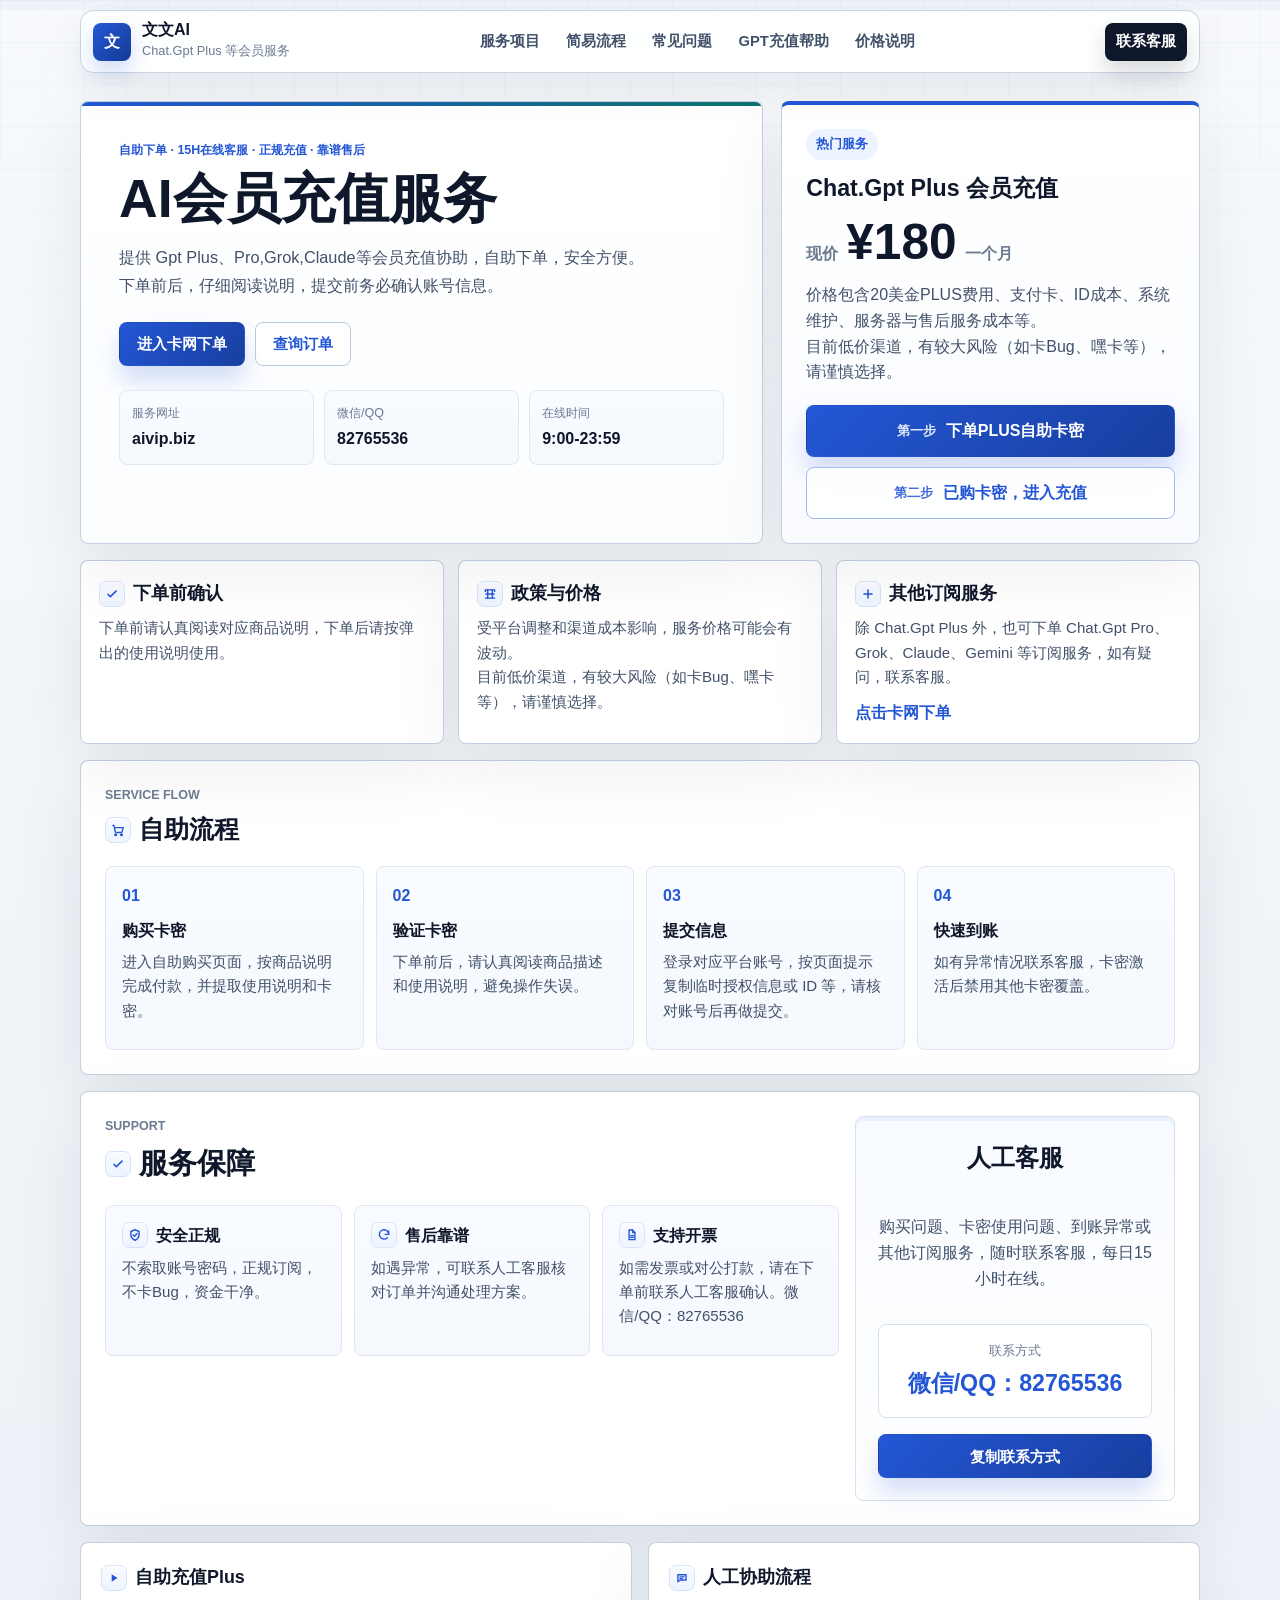
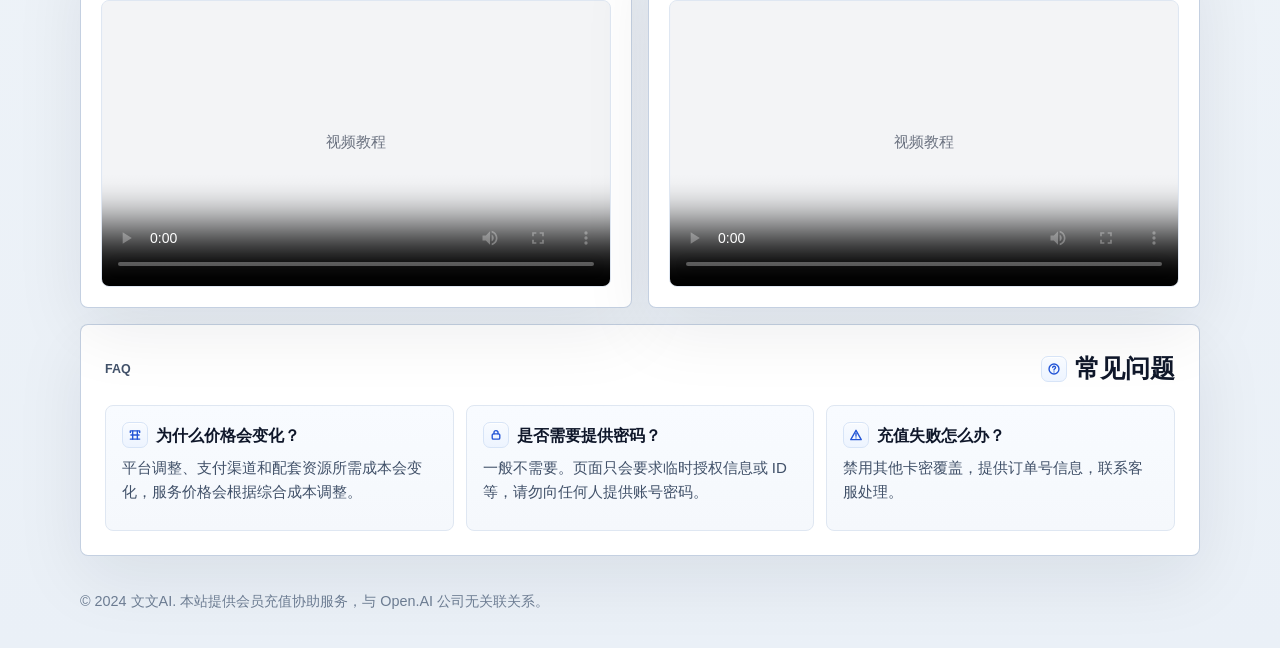
==== 00index.html @ ac7d3750 "Copy linlin repository contents" ====
<!DOCTYPE html>
<html lang="zh-CN">
<head>
  <meta charset="UTF-8">
  <meta name="viewport" content="width=device-width, initial-scale=1.0">
  <title>Chat.Gpt Plus 等会员服务 | 文文AI</title>
  <meta name="description" content="Chat.Gpt Plus 会员充值协助、自助购买指引与人工客服支持。服务网址 aivip.biz，联系方式 82765536。">
  <meta name="robots" content="noindex,nofollow,noarchive,nosnippet">
  <meta name="googlebot" content="noindex,nofollow,noarchive,nosnippet">
  <meta name="referrer" content="no-referrer">
  <link rel="stylesheet" href="assets/professional.css">
</head>
<body class="clean-home">
  <header class="site-header">
    <a class="brand" href="index.html" aria-label="文文AI 首页">
      <span class="brand-mark">文</span>
      <span>
        <strong>文文AI</strong>
        <small>Chat.Gpt Plus 等会员服务</small>
      </span>
    </a>
    <nav class="site-nav" aria-label="主导航">
      <a href="#service">服务项目</a>
      <a href="#process">简易流程</a>
      <a href="#faq">常见问题</a>
      <a href="help.html"> GPT充值帮助</a>
      <a href="gpt170.html">价格说明</a>
    </nav>
    <a class="nav-action" href="index.html#contact" data-contact-qr-open>联系客服</a>
  </header>

  <main>
    <section class="hero-section">
      <div class="hero-copy">
        <p class="eyebrow">自助下单 · 15h在线客服 · 正规充值 · 靠谱售后</p>
        <h1>AI会员充值服务</h1>
        <p class="hero-lead">
          提供 Gpt Plus、Pro,Grok,Claude等会员充值协助，自助下单，安全方便。下单前后，仔细阅读说明，提交前务必确认账号信息。
        </p>
        <div class="hero-actions">
          <a class="btn btn-primary" href="https://fe.dtyuedan.cn/shop/gptplus" target="_blank" rel="noopener noreferrer nofollow">进入卡网下单</a>
          <a class="btn btn-secondary" href="https://fe.dtyuedan.cn/order" target="_blank" rel="noopener noreferrer nofollow" data-order-query>查询订单</a>
        </div>
        <dl class="hero-meta">
          <div>
            <dt>服务网址</dt>
            <dd>aivip.biz</dd>
          </div>
          <div>
            <dt>微信/QQ</dt>
            <dd>82765536</dd>
          </div>
          <div>
            <dt>在线时间</dt>
            <dd>9:00-23:59</dd>
          </div>
        </dl>
      </div>

      <aside class="order-card" id="service">
        <div class="card-label">热门服务</div>
        <h2>Chat.Gpt Plus 会员充值</h2>
        <div class="price-row">
          <span>现价</span>
          <strong>¥180</strong>
          <span>一个月</span>
        </div>
        <p>价格包含20美金PLUS费用、支付卡、ID成本、系统维护、服务器与售后服务成本等。<br>目前低价渠道，有较大风险（如卡Bug、嘿卡等），请谨慎选择。</p>
        <div class="order-actions">
          <a class="btn btn-primary full step-button" href="https://fe.dtyuedan.cn/shop/gptplus" target="_blank" rel="noopener noreferrer nofollow"><span>第一步</span>下单PLUS自助卡密</a>
          <a class="btn btn-secondary full step-button" href="5.html"><span>第二步</span>已购卡密，进入充值</a>
        </div>
      </aside>
    </section>

    <section class="notice-row" aria-label="重要提示">
      <article>
        <h2>下单前确认</h2>
        <p>下单前请认真阅读对应商品说明，下单后请按弹出的使用说明使用。</p>
      </article>
      <article>
        <h2>政策与价格</h2>
        <p>受平台调整和渠道成本影响，服务价格可能会有波动。<br>目前低价渠道，有较大风险（如卡Bug、嘿卡等），请谨慎选择。</p>
      </article>
      <article>
        <h2>其他订阅服务</h2>
        <p>除 Chat.Gpt Plus 外，也可下单 Chat.Gpt Pro、Grok、Claude、Gemini 等订阅服务，如有疑问，联系客服。</p>
        <a href="https://fe.dtyuedan.cn/shop/gptplus" target="_blank" rel="noopener noreferrer nofollow">点击卡网下单</a>
      </article>
    </section>

    <section class="process-section" id="process">
      <div class="section-head">
        <p class="eyebrow">Service Flow</p>
        <h2>自助流程</h2>
      </div>
      <div class="steps-grid">
        <article>
          <span>01</span>
          <h3>购买卡密</h3>
          <p>进入自助购买页面，按商品说明完成付款，并提取使用说明和卡密。</p>
        </article>
        <article>
          <span>02</span>
          <h3>验证卡密</h3>
          <p>下单前后，请认真阅读商品描述和使用说明，避免操作失误。</p>
        </article>
        <article>
          <span>03</span>
          <h3>提交信息</h3>
          <p>登录对应平台账号，按页面提示复制临时授权信息或 ID 等，请核对账号后再做提交。</p>
        </article>
        <article>
          <span>04</span>
          <h3>快速到账</h3>
          <p>如有异常情况联系客服，卡密激活后禁用其他卡密覆盖。</p>
        </article>
      </div>
    </section>

    <section class="split-section">
      <div>
        <div class="section-head">
          <p class="eyebrow">Support</p>
          <h2>服务保障</h2>
        </div>
        <div class="support-list">
          <article>
            <h3>安全正规</h3>
            <p>不索取账号密码，正规订阅，不卡Bug，资金干净。</p>
          </article>
          <article>
            <h3>售后靠谱</h3>
            <p>如遇异常，可联系人工客服核对订单并沟通处理方案。</p>
          </article>
          <article>
            <h3>支持开票</h3>
            <p>如需发票或对公打款，请在下单前联系人工客服确认。微信/QQ：82765536</p>
          </article>
        </div>
      </div>
      <aside class="contact-panel">
        <h2>人工客服</h2>
        <p>购买问题、卡密使用问题、到账异常或其他订阅服务，随时联系客服，每日15小时在线。</p>
        <div class="wechat-box">
          <span>联系方式</span>
          <strong>微信/QQ：82765536</strong>
        </div>
        <a class="btn btn-primary full" href="#" data-copy-contact="82765536">复制联系方式</a>
      </aside>
    </section>

    <section class="video-grid" id="video">
      <article>
        <h2>自助充值Plus</h2>
        <video controls title="Chat.Gpt Plus 自助充值操作视频" referrerpolicy="no-referrer" poster="data:image/svg+xml,%3Csvg xmlns='http://www.w3.org/2000/svg' viewBox='0 0 800 450'%3E%3Crect width='800' height='450' fill='%23f3f4f6'/%3E%3Ctext x='50%25' y='50%25' dominant-baseline='middle' text-anchor='middle' font-family='Inter' font-size='24' fill='%236b7280'%3E视频教程%3C/text%3E%3C/svg%3E">
          <source src="https://cloud.video.taobao.com/vod/FbJyK4EKwB7btoRMw7lA98guu6U_p0BMQVdTUML7WWc.mp4" type="video/mp4">
        </video>
      </article>
      <article>
        <h2>人工协助流程</h2>
        <video controls title="人工协助流程操作视频" referrerpolicy="no-referrer" poster="data:image/svg+xml,%3Csvg xmlns='http://www.w3.org/2000/svg' viewBox='0 0 800 450'%3E%3Crect width='800' height='450' fill='%23f3f4f6'/%3E%3Ctext x='50%25' y='50%25' dominant-baseline='middle' text-anchor='middle' font-family='Inter' font-size='24' fill='%236b7280'%3E视频教程%3C/text%3E%3C/svg%3E">
          <source src="https://cloud.video.taobao.com/vod/_Zd1yb1LTLKlWbXtnfvvm9AOchXv3KpqyvNXuIQI2ng.mp4" type="video/mp4">
        </video>
      </article>
    </section>

    <section class="faq-section" id="faq">
      <div class="section-head">
        <p class="eyebrow">FAQ</p>
        <h2>常见问题</h2>
      </div>
      <div class="faq-grid">
        <article>
          <h3>为什么价格会变化？</h3>
          <p>平台调整、支付渠道和配套资源所需成本会变化，服务价格会根据综合成本调整。</p>
        </article>
        <article>
          <h3>是否需要提供密码？</h3>
          <p>一般不需要。页面只会要求临时授权信息或 ID 等，请勿向任何人提供账号密码。</p>
        </article>
        <article>
          <h3>充值失败怎么办？</h3>
          <p>禁用其他卡密覆盖，提供订单号信息，联系客服处理。</p>
        </article>
      </div>
    </section>
  </main>

  <div class="order-query-modal" data-order-query-modal hidden role="dialog" aria-modal="true" aria-labelledby="orderQueryTitle">
    <div class="order-query-dialog">
      <h2 id="orderQueryTitle">查询订单</h2>
      <p>忘记卡密或使用说明？使用 JR 开头的订单号或联系方式，可通过此处查询订单。</p>
      <div class="order-query-actions">
        <button type="button" data-order-cancel>取消</button>
        <button class="order-query-confirm" type="button" data-order-confirm>确认进入</button>
      </div>
    </div>
  </div>

  <script>
    (() => {
      const modal = document.querySelector("[data-order-query-modal]");
      const triggers = document.querySelectorAll("[data-order-query]");
      if (!modal || !triggers.length) return;

      const cancelButton = modal.querySelector("[data-order-cancel]");
      const confirmButton = modal.querySelector("[data-order-confirm]");
      let targetUrl = "";

      const closeModal = () => {
        modal.hidden = true;
        targetUrl = "";
      };

      triggers.forEach((trigger) => {
        trigger.addEventListener("click", (event) => {
          event.preventDefault();
          targetUrl = trigger.href;
          modal.hidden = false;
          confirmButton.focus();
        });
      });

      cancelButton.addEventListener("click", closeModal);

      modal.addEventListener("click", (event) => {
        if (event.target === modal) closeModal();
      });

      document.addEventListener("keydown", (event) => {
        if (event.key === "Escape" && !modal.hidden) closeModal();
      });

      confirmButton.addEventListener("click", () => {
        const url = targetUrl;
        closeModal();
        if (url) window.open(url, "_blank", "noopener,noreferrer");
      });
    })();

    (() => {
      const copyButtons = document.querySelectorAll("[data-copy-contact]");
      if (!copyButtons.length) return;

      const fallbackCopy = (text) => {
        const field = document.createElement("textarea");
        field.value = text;
        field.setAttribute("readonly", "");
        field.style.position = "fixed";
        field.style.opacity = "0";
        document.body.appendChild(field);
        field.select();
        document.execCommand("copy");
        field.remove();
      };

      copyButtons.forEach((button) => {
        button.addEventListener("click", async (event) => {
          event.preventDefault();
          const text = button.dataset.copyContact || "82765536";
          try {
            if (navigator.clipboard && window.isSecureContext) {
              await navigator.clipboard.writeText(text);
            } else {
              fallbackCopy(text);
            }
            alert("复制成功");
          } catch (error) {
            fallbackCopy(text);
            alert("复制成功");
          }
        });
      });
    })();
  </script>

  <footer class="clean-footer">
    <p>© 2024 文文AI. 本站提供会员充值协助服务，与 Open.AI 公司无关联关系。</p>
  </footer>
  <script src="assets/contact-modal.js?v=20260531-contact-modal-v2"></script>
</body>
</html>
---- assets/professional.css ----
:root {
  --page: #f4f6fa;
  --surface: #ffffff;
  --surface-soft: #f8fafc;
  --ink: #111827;
  --muted: #4f5f73;
  --soft: #66758a;
  --line: #d8e1ed;
  --line-strong: #c3cfdd;
  --brand: #2457d6;
  --brand-dark: #173f9b;
  --brand-soft: #eef4ff;
  --success: #0f766e;
  --success-soft: #ecfdf5;
  --warning: #b45309;
  --warning-soft: #fff7ed;
  --danger: #b91c1c;
  --danger-soft: #fef2f2;
  --shadow: 0 12px 30px rgba(15, 23, 42, 0.06);
  --shadow-soft: 0 8px 22px rgba(15, 23, 42, 0.05);
  --radius: 8px;
}

* {
  box-sizing: border-box;
  letter-spacing: 0 !important;
}

html {
  background: var(--page);
  scroll-behavior: smooth;
  -webkit-text-size-adjust: 100%;
}

body {
  margin: 0;
  background: var(--page) !important;
  color: var(--ink) !important;
  font-family: -apple-system, BlinkMacSystemFont, "Segoe UI", "PingFang SC",
    "Hiragino Sans GB", "Microsoft YaHei", Arial, sans-serif !important;
  line-height: 1.62 !important;
  overflow-x: hidden !important;
  -webkit-font-smoothing: antialiased;
  text-rendering: optimizeLegibility;
}

a {
  color: var(--brand);
  text-decoration: none;
}

a:hover {
  text-decoration: underline;
}

p,
li,
dd,
dt,
span,
a,
h1,
h2,
h3 {
  overflow-wrap: anywhere;
}

img,
video {
  max-width: 100%;
  height: auto;
}

strong {
  color: var(--ink) !important;
}

/* Home */
.clean-home main,
.clean-footer,
.site-header {
  width: min(1120px, calc(100% - 32px));
  margin: 0 auto;
}

.site-header {
  display: grid;
  grid-template-columns: auto 1fr auto;
  align-items: center;
  gap: 22px;
  padding: 14px 0;
}

.brand {
  display: inline-flex;
  align-items: center;
  gap: 11px;
  color: var(--ink);
  min-width: 0;
}

.brand:hover {
  text-decoration: none;
}

.brand-mark {
  display: grid;
  place-items: center;
  width: 38px;
  height: 38px;
  flex: 0 0 auto;
  border-radius: var(--radius);
  background: var(--brand);
  color: #fff;
  font-size: 1rem;
  font-weight: 800;
}

.brand strong,
.brand small {
  display: block;
}

.brand strong {
  font-size: 1rem;
  line-height: 1.15;
}

.brand small {
  margin-top: 2px;
  color: var(--soft);
  font-size: 0.8rem;
}

.site-nav {
  display: flex;
  justify-content: center;
  gap: 4px;
  min-width: 0;
}

.site-nav a,
.nav-action {
  display: inline-flex;
  align-items: center;
  justify-content: center;
  min-height: 36px;
  padding: 0 11px;
  border-radius: var(--radius);
  color: var(--muted);
  font-size: 0.92rem;
  font-weight: 650;
  white-space: nowrap;
}

.site-nav a:hover {
  background: #e9eef7;
  color: var(--ink);
  text-decoration: none;
}

.nav-action {
  background: var(--ink);
  color: #fff;
}

.nav-action:hover {
  background: #1f2937;
  text-decoration: none;
}

.hero-section {
  display: grid;
  grid-template-columns: minmax(0, 1.24fr) minmax(320px, 0.76fr);
  gap: 16px;
  align-items: stretch;
  padding: 22px 0 16px;
}

.hero-copy,
.order-card,
.notice-row article,
.process-section,
.support-section,
.split-section,
.video-grid article,
.faq-section {
  background: var(--surface);
  border: 1px solid var(--line);
  border-radius: var(--radius);
  box-shadow: var(--shadow);
}

.hero-copy {
  padding: 38px;
}

.eyebrow {
  margin: 0 0 10px !important;
  color: var(--brand) !important;
  font-size: 0.78rem;
  font-weight: 780;
  text-transform: uppercase;
}

.hero-copy h1 {
  margin: 0 0 16px !important;
  color: var(--ink) !important;
  font-size: 3.55rem !important;
  line-height: 1.05 !important;
  font-weight: 820 !important;
}

.hero-lead {
  max-width: 660px;
  margin: 0 0 22px !important;
  color: var(--muted) !important;
  font-size: 1.02rem;
  line-height: 1.75;
}

.hero-actions {
  display: flex;
  flex-wrap: wrap;
  gap: 10px;
  margin: 0 0 24px;
}

.clean-home .btn {
  display: inline-flex;
  align-items: center;
  justify-content: center;
  min-height: 44px;
  padding: 0 17px;
  border: 1px solid transparent;
  border-radius: var(--radius);
  font-size: 0.95rem;
  font-weight: 760;
  line-height: 1.25;
  text-align: center;
  transition: background-color 0.16s ease, border-color 0.16s ease, transform 0.16s ease;
}

.clean-home .btn:hover {
  transform: translateY(-1px);
  text-decoration: none;
}

.clean-home .btn-primary {
  background: var(--brand);
  color: #fff;
}

.clean-home .btn-primary:hover {
  background: var(--brand-dark);
}

.clean-home .btn-secondary {
  background: #fff;
  color: var(--brand);
  border-color: var(--line-strong);
}

.clean-home .btn-secondary:hover {
  border-color: var(--brand);
}

.clean-home .btn.full {
  width: 100%;
}

.hero-meta {
  display: grid;
  grid-template-columns: repeat(3, minmax(0, 1fr));
  gap: 10px;
  margin: 0;
}

.hero-meta div {
  min-width: 0;
  padding: 12px;
  background: var(--surface-soft);
  border: 1px solid #e1e8f2;
  border-radius: var(--radius);
}

.hero-meta dt {
  margin: 0 0 3px;
  color: var(--soft);
  font-size: 0.78rem;
}

.hero-meta dd {
  margin: 0;
  color: var(--ink);
  font-weight: 760;
}

.hero-save-note {
  display: flex;
  align-items: center;
  gap: 9px;
  margin: 10px 0 0 !important;
  padding: 10px 12px;
  border: 1px solid #f0d2a2;
  border-radius: var(--radius);
  background: var(--warning-soft);
  color: #75420a !important;
  font-size: 0.9rem;
  font-weight: 760;
  line-height: 1.5;
}

.hero-save-note::before {
  content: "";
  width: 8px;
  height: 8px;
  border-radius: 999px;
  background: var(--warning);
  box-shadow: 0 0 0 4px rgba(180, 83, 9, 0.1);
  flex: 0 0 auto;
}

.meta-copy {
  appearance: none;
  padding: 0;
  border: 0;
  background: transparent;
  color: inherit;
  font: inherit;
  font-weight: inherit;
  cursor: pointer;
}

.meta-copy:focus-visible {
  outline: 2px solid rgba(37, 99, 235, 0.35);
  outline-offset: 3px;
  border-radius: 6px;
}

.order-card {
  display: flex;
  flex-direction: column;
  padding: 24px;
}

.card-label {
  display: inline-flex;
  width: fit-content;
  margin-bottom: 14px;
  padding: 5px 10px;
  border-radius: 999px;
  background: var(--brand-soft);
  color: var(--brand);
  font-size: 0.8rem;
  font-weight: 760;
}

.order-card h2,
.notice-row h2,
.process-section h2,
.split-section h2,
.video-grid h2,
.faq-section h2 {
  margin-top: 0 !important;
  color: var(--ink) !important;
  font-weight: 780 !important;
}

.order-card h2 {
  margin-bottom: 12px !important;
  font-size: 1.45rem !important;
}

.price-row {
  display: flex;
  align-items: baseline;
  flex-wrap: wrap;
  gap: 8px;
  margin: 4px 0 14px;
}

.price-row strong {
  color: var(--ink) !important;
  font-size: 3.1rem;
  font-weight: 840;
  line-height: 1;
}

.price-row span {
  color: var(--soft);
  font-weight: 700;
}

.order-card p {
  margin: 0 0 16px !important;
  color: var(--muted) !important;
}

.price-detail-link {
  display: inline-flex;
  align-items: center;
  width: fit-content;
  margin: -4px 0 18px;
  color: var(--brand);
  font-size: 0.94rem;
  font-weight: 780;
  line-height: 1.35;
  text-decoration: none;
}

.price-detail-link::after {
  content: "";
  width: 0.42rem;
  height: 0.42rem;
  margin-left: 0.46rem;
  border-top: 2px solid currentColor;
  border-right: 2px solid currentColor;
  transform: rotate(45deg);
}

.price-detail-link:hover {
  color: #1746b8;
}

.order-actions {
  display: grid;
  gap: 10px;
  margin-top: auto;
  padding-top: 4px;
}

.step-action-item {
  display: grid;
  gap: 6px;
}

.order-actions .step-button {
  display: flex;
  gap: 10px;
  min-height: 52px;
  font-size: 1rem;
}

.order-actions .btn-secondary {
  background: linear-gradient(180deg, #edf5ff 0%, #d9e9ff 100%);
  border-color: #9dbcf2;
  color: #2456d6;
  box-shadow: inset 0 1px 0 rgba(255, 255, 255, 0.86);
}

.order-actions .btn-secondary:hover,
.order-actions .btn-secondary:focus-visible {
  background: linear-gradient(180deg, #e5efff 0%, #ccddff 100%);
  border-color: #7fa3ec;
}

.order-actions .step-button span {
  flex: 0 0 auto;
  font-size: 0.84rem;
  font-weight: 820;
  opacity: 0.88;
}

.step-tip {
  display: inline-flex;
  align-items: center;
  justify-content: center;
  justify-self: center;
  gap: 7px;
  margin: 0;
  min-height: 0;
  padding: 0 4px;
  border: 0;
  background: transparent;
  color: #60708a;
  font-size: 0.82rem;
  font-weight: 760;
  line-height: 1.35;
  text-align: center;
}

.step-tip::before {
  content: "";
  flex: 0 0 auto;
  width: 5px;
  height: 5px;
  border-radius: 999px;
  background: #8fb0ef;
}

.order-steps {
  display: none !important;
}

.notice-row {
  display: grid;
  grid-template-columns: repeat(3, minmax(0, 1fr));
  gap: 14px;
  margin: 0 0 16px;
}

.notice-row article {
  padding: 18px;
}

.notice-row h2,
.video-grid h2 {
  margin-bottom: 8px !important;
  font-size: 1.12rem !important;
}

.notice-row p,
.process-section p,
.support-section p,
.split-section p,
.faq-section p {
  color: var(--muted) !important;
}

.notice-row p,
.steps-grid p,
.support-list p,
.faq-grid p {
  margin: 0 0 10px !important;
  font-size: 0.94rem;
}

.notice-row a {
  font-weight: 760;
}

.process-section,
.support-section,
.faq-section {
  margin-bottom: 16px;
  padding: 24px;
}

.section-head {
  display: flex;
  align-items: end;
  justify-content: space-between;
  gap: 16px;
  margin-bottom: 16px;
}

.section-head h2 {
  margin-bottom: 0 !important;
  font-size: 1.55rem !important;
}

.steps-grid,
.faq-grid {
  display: grid;
  gap: 12px;
}

.steps-grid {
  grid-template-columns: repeat(4, minmax(0, 1fr));
}

.faq-grid {
  grid-template-columns: repeat(3, minmax(0, 1fr));
}

.steps-grid article,
.faq-grid article,
.support-list article {
  min-width: 0;
  padding: 16px;
  background: var(--surface-soft);
  border: 1px solid #dfe7f2;
  border-radius: var(--radius);
}

.steps-grid span {
  display: inline-flex;
  margin-bottom: 8px;
  color: var(--brand);
  font-weight: 840;
}

.steps-grid h3,
.faq-grid h3,
.support-list h3 {
  margin: 0 0 7px !important;
  color: var(--ink) !important;
  font-size: 1.02rem !important;
}

.clean-home .section-head h2,
.clean-home .notice-row h2,
.clean-home .video-grid h2,
.clean-home .support-list h3,
.clean-home .faq-grid h3 {
  display: flex;
  align-items: center;
  gap: 8px;
}

.clean-home {
  --icon-cart: url("data:image/svg+xml,%3Csvg xmlns='http://www.w3.org/2000/svg' viewBox='0 0 24 24' fill='none' stroke='%232456d6' stroke-width='2.4' stroke-linecap='round' stroke-linejoin='round'%3E%3Ccircle cx='8' cy='20' r='1.4'/%3E%3Ccircle cx='18' cy='20' r='1.4'/%3E%3Cpath d='M3 4h2l2.3 10.7a2 2 0 0 0 2 1.6h7.9a2 2 0 0 0 1.9-1.5L21 8H7'/%3E%3C/svg%3E");
  --icon-play: url("data:image/svg+xml,%3Csvg xmlns='http://www.w3.org/2000/svg' viewBox='0 0 24 24' fill='%232456d6'%3E%3Cpath d='M8 5.5v13l10-6.5-10-6.5z'/%3E%3C/svg%3E");
  --icon-shield: url("data:image/svg+xml,%3Csvg xmlns='http://www.w3.org/2000/svg' viewBox='0 0 24 24' fill='none' stroke='%232456d6' stroke-width='2.4' stroke-linecap='round' stroke-linejoin='round'%3E%3Cpath d='M12 3l7 3v5.5c0 4.2-2.8 7.5-7 9.5-4.2-2-7-5.3-7-9.5V6l7-3z'/%3E%3Cpath d='M8.8 12l2.1 2.1L15.5 9.5'/%3E%3C/svg%3E");
  --icon-help: url("data:image/svg+xml,%3Csvg xmlns='http://www.w3.org/2000/svg' viewBox='0 0 24 24' fill='none' stroke='%232456d6' stroke-width='2.4' stroke-linecap='round' stroke-linejoin='round'%3E%3Ccircle cx='12' cy='12' r='8.5'/%3E%3Cpath d='M9.8 9.6a2.4 2.4 0 1 1 3.7 2c-.9.6-1.5 1.1-1.5 2.1'/%3E%3Cpath d='M12 17h.01'/%3E%3C/svg%3E");
  --icon-check: url("data:image/svg+xml,%3Csvg xmlns='http://www.w3.org/2000/svg' viewBox='0 0 24 24' fill='none' stroke='%232456d6' stroke-width='2.7' stroke-linecap='round' stroke-linejoin='round'%3E%3Cpath d='M5 12.5l4.1 4L19 7'/%3E%3C/svg%3E");
  --icon-price: url("data:image/svg+xml,%3Csvg xmlns='http://www.w3.org/2000/svg' viewBox='0 0 24 24' fill='none' stroke='%232456d6' stroke-width='2.4' stroke-linecap='round' stroke-linejoin='round'%3E%3Cpath d='M4 7.5V5h16v2.5'/%3E%3Cpath d='M8 5v14'/%3E%3Cpath d='M16 5v14'/%3E%3Cpath d='M5 12h14'/%3E%3Cpath d='M4 19h16'/%3E%3C/svg%3E");
  --icon-plus: url("data:image/svg+xml,%3Csvg xmlns='http://www.w3.org/2000/svg' viewBox='0 0 24 24' fill='none' stroke='%232456d6' stroke-width='2.6' stroke-linecap='round'%3E%3Cpath d='M12 5v14'/%3E%3Cpath d='M5 12h14'/%3E%3C/svg%3E");
  --icon-retry: url("data:image/svg+xml,%3Csvg xmlns='http://www.w3.org/2000/svg' viewBox='0 0 24 24' fill='none' stroke='%232456d6' stroke-width='2.35' stroke-linecap='round' stroke-linejoin='round'%3E%3Cpath d='M20 11a8 8 0 1 0-2.3 5.6'/%3E%3Cpath d='M20 5v6h-6'/%3E%3C/svg%3E");
  --icon-file: url("data:image/svg+xml,%3Csvg xmlns='http://www.w3.org/2000/svg' viewBox='0 0 24 24' fill='none' stroke='%232456d6' stroke-width='2.35' stroke-linecap='round' stroke-linejoin='round'%3E%3Cpath d='M7 3.5h6l4 4V20H7z'/%3E%3Cpath d='M13 3.5V8h4'/%3E%3Cpath d='M9.5 13h5'/%3E%3Cpath d='M9.5 16h5'/%3E%3C/svg%3E");
  --icon-message: url("data:image/svg+xml,%3Csvg xmlns='http://www.w3.org/2000/svg' viewBox='0 0 24 24' fill='none' stroke='%232456d6' stroke-width='2.35' stroke-linecap='round' stroke-linejoin='round'%3E%3Cpath d='M5 6.5h14v9H9l-4 3v-12z'/%3E%3Cpath d='M8.5 10h7'/%3E%3Cpath d='M8.5 13h4'/%3E%3C/svg%3E");
  --icon-lock: url("data:image/svg+xml,%3Csvg xmlns='http://www.w3.org/2000/svg' viewBox='0 0 24 24' fill='none' stroke='%232456d6' stroke-width='2.35' stroke-linecap='round' stroke-linejoin='round'%3E%3Crect x='5.5' y='10' width='13' height='9' rx='2'/%3E%3Cpath d='M8.5 10V8a3.5 3.5 0 0 1 7 0v2'/%3E%3C/svg%3E");
  --icon-alert: url("data:image/svg+xml,%3Csvg xmlns='http://www.w3.org/2000/svg' viewBox='0 0 24 24' fill='none' stroke='%232456d6' stroke-width='2.35' stroke-linecap='round' stroke-linejoin='round'%3E%3Cpath d='M12 4l9 16H3L12 4z'/%3E%3Cpath d='M12 9v5'/%3E%3Cpath d='M12 17h.01'/%3E%3C/svg%3E");
}

.clean-home .section-head h2::before,
.clean-home .notice-row h2::before,
.clean-home .video-grid h2::before,
.clean-home .support-list h3::before,
.clean-home .faq-grid h3::before {
  content: "";
  display: inline-grid;
  flex: 0 0 auto;
  place-items: center;
  width: 24px;
  height: 24px;
  border: 1px solid #d7e4f7;
  border-radius: 7px;
  background-color: #f8fbff;
  background-image: var(--home-icon, var(--icon-check)), linear-gradient(180deg, #f8fbff 0%, #edf4ff 100%);
  background-position: center, center;
  background-repeat: no-repeat, no-repeat;
  background-size: 14px 14px, 100% 100%;
  box-shadow: inset 0 1px 0 rgba(255, 255, 255, 0.9);
}

.clean-home .process-section .section-head h2::before {
  --home-icon: var(--icon-cart);
}

.clean-home .support-section .section-head h2::before {
  --home-icon: var(--icon-shield);
}

.clean-home .faq-section .section-head h2::before {
  --home-icon: var(--icon-help);
}

.clean-home .notice-row article:nth-child(1) h2::before {
  --home-icon: var(--icon-check);
}

.clean-home .notice-row article:nth-child(2) h2::before {
  --home-icon: var(--icon-price);
}

.clean-home .notice-row article:nth-child(3) h2::before {
  --home-icon: var(--icon-plus);
}

.clean-home .video-grid article:nth-child(1) h2::before {
  --home-icon: var(--icon-play);
}

.clean-home .video-grid article:nth-child(2) h2::before {
  --home-icon: var(--icon-message);
}

.clean-home .support-list article:nth-child(1) h3::before {
  --home-icon: var(--icon-shield);
}

.clean-home .support-list article:nth-child(2) h3::before {
  --home-icon: var(--icon-retry);
}

.clean-home .support-list article:nth-child(3) h3::before {
  --home-icon: var(--icon-file);
}

.clean-home .support-list article:nth-child(4) h3::before {
  --home-icon: var(--icon-message);
}

.clean-home .faq-grid article:nth-child(1) h3::before {
  --home-icon: var(--icon-price);
}

.clean-home .faq-grid article:nth-child(2) h3::before {
  --home-icon: var(--icon-lock);
}

.clean-home .faq-grid article:nth-child(3) h3::before {
  --home-icon: var(--icon-alert);
}

.split-section {
  display: grid;
  grid-template-columns: minmax(0, 1fr) 320px;
  gap: 16px;
  margin-bottom: 16px;
  padding: 24px;
}

.support-list {
  display: grid;
  grid-template-columns: repeat(3, minmax(0, 1fr));
  gap: 12px;
}

.support-section .support-list {
  grid-template-columns: repeat(4, minmax(0, 1fr)) !important;
}

.contact-panel {
  padding: 22px;
  border-radius: var(--radius);
  background: var(--ink);
  color: #fff;
}

.contact-panel h2,
.contact-panel p,
.contact-panel strong {
  color: #fff !important;
}

.wechat-box {
  margin: 16px 0;
  padding: 15px;
  border-radius: var(--radius);
  background: rgba(255, 255, 255, 0.1);
}

.wechat-box span,
.wechat-box strong {
  display: block;
  color: #fff !important;
}

.wechat-box span {
  font-size: 0.84rem;
  opacity: 0.72;
}

.wechat-box strong {
  margin-top: 3px;
  font-size: 1.45rem;
}

.contact-panel .btn-primary {
  background: #fff;
  color: var(--ink);
}

@media (min-width: 961px) {
  .split-section > div > .section-head {
    display: block;
    text-align: center;
    margin-bottom: 18px;
  }

  .split-section > div > .section-head .eyebrow {
    margin: 0 0 4px !important;
    color: var(--soft) !important;
  }

  .split-section > div > .section-head h2 {
    font-size: 1.8rem !important;
  }

  .split-section .contact-panel {
    background: linear-gradient(180deg, #f8fbff 0%, #ffffff 100%);
    border: 1px solid var(--line);
    box-shadow: inset 0 3px 0 var(--brand-soft);
    color: var(--ink);
    text-align: center;
  }

  .split-section .contact-panel h2 {
    color: var(--ink) !important;
  }

  .split-section .contact-panel p {
    color: var(--muted) !important;
  }

  .split-section .contact-panel strong {
    color: var(--brand) !important;
  }

  .split-section .wechat-box {
    background: #ffffff;
    border: 1px solid var(--line);
    text-align: center;
  }

  .split-section .wechat-box span {
    color: var(--soft) !important;
    opacity: 1;
  }

  .split-section .wechat-box strong {
    color: var(--brand) !important;
  }

  .split-section .contact-panel .btn-primary {
    background: var(--brand);
    border-color: var(--brand);
    color: #ffffff;
  }
}

.video-grid {
  display: grid;
  grid-template-columns: repeat(2, minmax(0, 1fr));
  gap: 16px;
  margin-bottom: 16px;
}

.video-grid article {
  padding: 20px;
}

.video-grid video {
  display: block;
  width: 100%;
  aspect-ratio: 16 / 9;
  background: #eef2f7;
  border: 1px solid #dfe7f2;
  border-radius: var(--radius);
}

.video-tip {
  margin: 12px 0 0 !important;
  padding: 10px 12px;
  border: 1px solid rgba(36, 87, 214, 0.18);
  border-radius: var(--radius);
  background: #f4f7ff;
  color: #315174 !important;
  font-size: 0.92rem;
  font-weight: 720;
  line-height: 1.55;
  text-align: center;
}

.clean-footer {
  padding: 18px 0 34px;
  color: var(--soft);
  font-size: 0.9rem;
}

.clean-footer p {
  margin: 0;
  color: var(--soft) !important;
}

.order-query-modal[hidden] {
  display: none !important;
}

.order-query-modal,
.contact-qr-modal {
  position: fixed;
  inset: 0;
  z-index: 9999;
  display: grid;
  place-items: center;
  padding: 20px;
  background: rgba(15, 23, 42, 0.42);
}

.contact-qr-modal[hidden] {
  display: none !important;
}

.order-query-dialog,
.contact-qr-dialog {
  width: min(420px, 100%);
  padding: 22px;
  background: #fff;
  border: 1px solid var(--line);
  border-radius: 12px;
  box-shadow: 0 24px 70px rgba(15, 23, 42, 0.22);
  text-align: left;
}

.contact-qr-dialog {
  position: relative;
  width: min(390px, 100%);
  text-align: center;
}

.order-query-dialog h2,
.contact-qr-dialog h2 {
  margin: 0 0 10px !important;
  color: var(--ink) !important;
  font-size: 1.25rem !important;
}

.order-query-dialog p,
.contact-qr-dialog p {
  margin: 0 !important;
  color: var(--muted) !important;
  white-space: pre-line !important;
}

.contact-qr-image {
  display: block;
  width: min(260px, 100%);
  margin: 18px auto 0;
  border: 1px solid var(--line);
  border-radius: 12px;
  background: #fff;
}

.contact-qr-close {
  position: absolute;
  top: 10px;
  right: 10px;
  display: inline-grid;
  place-items: center;
  width: 34px;
  height: 34px;
  border: 1px solid var(--line);
  border-radius: 999px;
  background: #fff;
  color: var(--muted);
  font: inherit;
  font-size: 1.25rem;
  line-height: 1;
  cursor: pointer;
}

.order-query-actions {
  display: flex;
  justify-content: flex-end;
  gap: 10px;
  margin-top: 20px;
}

.order-query-actions button {
  min-height: 42px;
  padding: 0 16px;
  border: 1px solid var(--line-strong);
  border-radius: var(--radius);
  background: #fff;
  color: var(--ink);
  font: inherit;
  font-weight: 760;
  cursor: pointer;
}

.order-query-actions .order-query-confirm {
  background: var(--brand);
  border-color: var(--brand);
  color: #fff;
}

/* Shared subpages */
body:not(.clean-home) {
  display: block !important;
  min-height: 100vh;
  padding: 0 0 40px !important;
  justify-content: initial !important;
  align-items: initial !important;
}

.subpage-topbar {
  width: min(1040px, calc(100% - 32px));
  margin: 16px auto 0;
  display: flex;
  align-items: center;
  justify-content: space-between;
  gap: 14px;
  padding: 10px 12px;
  background: rgba(255, 255, 255, 0.96);
  border: 1px solid var(--line);
  border-radius: var(--radius);
  box-shadow: var(--shadow-soft);
}

body.entry-page {
  padding-top: 88px !important;
}

.entry-page > .subpage-topbar {
  position: fixed;
  top: 12px;
  left: 50%;
  width: min(1040px, calc(100% - 32px)) !important;
  max-width: min(1040px, calc(100% - 32px)) !important;
  margin: 0;
  transform: translateX(-50%);
  z-index: 1300;
}

.subpage-brand {
  display: inline-flex;
  align-items: center;
  min-height: 34px;
  color: var(--ink);
  font-weight: 820;
}

.subpage-brand:hover {
  text-decoration: none;
}

.subpage-topbar nav {
  display: flex;
  flex-wrap: wrap;
  justify-content: flex-end;
  gap: 4px;
}

.subpage-topbar nav a {
  display: inline-flex;
  align-items: center;
  min-height: 34px;
  padding: 0 10px;
  border-radius: var(--radius);
  color: var(--muted);
  font-size: 0.9rem;
  font-weight: 650;
}

.subpage-topbar nav a:hover {
  background: var(--brand-soft);
  color: var(--brand);
  text-decoration: none;
}

body:not(.clean-home) > .container,
body:not(.clean-home) main.container {
  width: min(960px, calc(100% - 32px)) !important;
  max-width: 960px !important;
  margin: 16px auto 40px !important;
  padding: 28px !important;
  background: var(--surface) !important;
  border: 1px solid var(--line) !important;
  border-radius: var(--radius) !important;
  box-shadow: var(--shadow) !important;
}

body:not(.clean-home) h1 {
  margin: 0 0 18px !important;
  color: var(--ink) !important;
  font-size: 2rem !important;
  line-height: 1.2 !important;
  font-weight: 820 !important;
  border-bottom: 0 !important;
}

body:not(.clean-home) h2 {
  margin: 26px 0 12px !important;
  padding-bottom: 8px !important;
  color: var(--ink) !important;
  font-size: 1.35rem !important;
  line-height: 1.3 !important;
  font-weight: 780 !important;
  border-bottom: 1px solid var(--line) !important;
}

body:not(.clean-home) h3 {
  margin: 18px 0 8px !important;
  color: var(--ink) !important;
  font-size: 1.08rem !important;
  font-weight: 760 !important;
  border-bottom: 0 !important;
}

body:not(.clean-home) p,
body:not(.clean-home) li {
  color: var(--muted) !important;
}

body:not(.clean-home) hr {
  margin: 28px 0 !important;
  border: 0 !important;
  border-top: 1px solid var(--line) !important;
}

body:not(.clean-home) img,
body:not(.clean-home) video {
  border: 1px solid var(--line) !important;
  border-radius: var(--radius) !important;
  background: var(--surface-soft);
}

body:not(.clean-home) .info-box,
body:not(.clean-home) .contact-box,
body:not(.clean-home) .section,
body:not(.clean-home) .contact,
body:not(.clean-home) .step-block,
body:not(.clean-home) .content-block,
body:not(.clean-home) .hint,
body:not(.clean-home) .system-card,
body:not(.clean-home) .top-alert {
  background: var(--surface-soft) !important;
  border: 1px solid var(--line) !important;
  border-radius: var(--radius) !important;
  box-shadow: none !important;
}

body:not(.clean-home) .contact-box {
  border-left: 4px solid var(--success) !important;
}

.guide-page .more-service-card {
  display: grid;
  grid-template-columns: minmax(0, 1fr) auto;
  align-items: center;
  gap: 14px;
  margin: 18px 0 0;
  padding: 16px 18px;
  border: 1px solid rgba(36, 87, 214, 0.18);
  border-radius: var(--radius);
  background: linear-gradient(180deg, #f8fbff 0%, #f1f6ff 100%);
}

.guide-page .more-service-card p {
  margin: 0 !important;
  color: var(--muted) !important;
  line-height: 1.75 !important;
}

.guide-page .more-service-card .purchase-link {
  white-space: nowrap;
}

body:not(.clean-home) .info-box,
body:not(.clean-home) .top-alert,
body:not(.clean-home) .focus-warning,
body:not(.clean-home) .focus-block,
body:not(.clean-home) .focus-hint {
  border-left: 4px solid var(--warning) !important;
}

body:not(.clean-home) .top-alert {
  padding: 16px !important;
  background: var(--warning-soft) !important;
}

body:not(.clean-home) .top-alert .title,
body:not(.clean-home) .danger-text,
body:not(.clean-home) .danger-title,
body:not(.clean-home) .em {
  color: var(--danger) !important;
}

body:not(.clean-home) .contact-box code,
body:not(.clean-home) #contact,
body:not(.clean-home) .contact-id strong {
  display: inline-flex !important;
  align-items: center;
  width: fit-content;
  max-width: 100%;
  margin: 6px 0;
  padding: 6px 11px !important;
  border-radius: var(--radius) !important;
  background: var(--success-soft) !important;
  color: #065f46 !important;
  font-size: 1rem !important;
  font-weight: 800 !important;
}

body:not(.clean-home) .pay-button,
body:not(.clean-home) .purchase-link,
body:not(.clean-home) .system-link,
body:not(.clean-home) .warning-cta {
  display: inline-flex !important;
  align-items: center;
  justify-content: center;
  min-height: 46px;
  padding: 0 18px !important;
  background: var(--brand) !important;
  color: #fff !important;
  border: 1px solid var(--brand) !important;
  border-radius: var(--radius) !important;
  box-shadow: none !important;
  font-size: 0.96rem !important;
  font-weight: 760 !important;
  line-height: 1.25 !important;
  text-align: center;
  text-decoration: none !important;
}

body:not(.clean-home) .pay-button:hover,
body:not(.clean-home) .purchase-link:hover,
body:not(.clean-home) .system-link:hover,
body:not(.clean-home) .warning-cta:hover {
  background: var(--brand-dark) !important;
  border-color: var(--brand-dark) !important;
  transform: translateY(-1px);
}

body:not(.clean-home) #backToTopBtn {
  right: 18px !important;
  bottom: 18px !important;
  width: 44px !important;
  height: 44px !important;
  padding: 0 !important;
  border-radius: 999px !important;
  background: var(--ink) !important;
  color: #fff !important;
  box-shadow: var(--shadow-soft) !important;
  font-size: 12px !important;
  line-height: 1.15 !important;
}

/* Recharge entry pages */
.entry-page > .container,
.entry-page main.container {
  max-width: 680px !important;
}

.entry-page header {
  padding: 0 0 10px !important;
}

.entry-page h1 {
  text-align: center;
}

.entry-page .sub,
.entry-page .section-desc,
.entry-page .system-note,
.entry-page .hint p,
.entry-page .extra-text {
  color: var(--muted) !important;
}

.entry-page .section,
.entry-page .contact,
.entry-page .system-card {
  margin-top: 12px !important;
}

.entry-page .section,
.entry-page .contact {
  padding: 14px !important;
}

.entry-page .system-list {
  margin-top: 14px !important;
  gap: 12px !important;
}

.entry-page .system-header {
  padding: 14px !important;
  border-bottom: 1px solid var(--line) !important;
  background: #fff !important;
}

.entry-page .system-actions {
  padding: 12px 14px !important;
  gap: 10px !important;
}

.entry-page .steps-wrap {
  padding: 4px 14px 14px !important;
}

.entry-page .content-block,
.entry-page .hint {
  margin-top: 10px !important;
  padding: 13px !important;
}

.entry-page .focus-block {
  background: var(--warning-soft) !important;
}

.entry-page .focus-hint,
.entry-page .focus-mono {
  background: var(--danger-soft) !important;
  border-color: #fecaca !important;
}

.entry-page ol.steps {
  padding-left: 20px !important;
}

/* Guide pages */
.guide-page > .container {
  max-width: 900px !important;
}

.guide-page > .subpage-topbar {
  position: sticky;
  top: 10px;
  z-index: 1200;
  backdrop-filter: blur(16px);
}

.guide-page > .container > p:first-of-type {
  margin: 0 0 16px !important;
  padding: 14px 16px !important;
  text-align: left !important;
  background: var(--surface-soft);
  border: 1px solid var(--line);
  border-left: 4px solid var(--brand);
  border-radius: var(--radius);
}

.guide-page .nav-bar {
  position: sticky !important;
  top: 86px !important;
  margin: 16px 0 22px !important;
  padding: 8px !important;
  background: #fff !important;
  border: 1px solid var(--line) !important;
  border-radius: var(--radius) !important;
  box-shadow: var(--shadow-soft) !important;
}

.guide-page .nav-bar ul {
  gap: 6px !important;
}

.guide-page .nav-bar a {
  display: inline-flex;
  min-height: 36px;
  align-items: center;
  padding: 0 12px !important;
  border-radius: var(--radius) !important;
}

.guide-page img {
  display: block !important;
  margin: 14px auto !important;
}

/* Policy pages */
.policy-page > .container {
  max-width: 1040px !important;
  display: grid;
  grid-template-columns: repeat(2, minmax(0, 1fr));
  align-items: start;
  gap: 14px;
}

.policy-page .top-alert,
.policy-page .description,
.policy-page .container > p {
  grid-column: 1 / -1;
}

.policy-page .container > p,
.policy-page .description p {
  margin: 0 !important;
  padding: 12px 14px !important;
  background: var(--surface-soft);
  border: 1px solid var(--line);
  border-radius: var(--radius);
  color: var(--muted) !important;
}

.policy-page .notice-image {
  display: block !important;
  width: 100% !important;
  margin: 0 !important;
  object-fit: contain;
}

/* Manual assist pages */
.manual-page > .container {
  max-width: 880px !important;
}

.manual-page .step-block {
  margin-bottom: 18px !important;
  overflow: hidden;
}

.manual-page .step-text {
  padding: 22px !important;
}

.manual-page .step-image {
  padding: 18px !important;
  background: var(--surface-soft) !important;
  border-top: 1px solid var(--line) !important;
}

.manual-page img,
.manual-page video {
  display: block;
  margin: 14px auto !important;
}

.manual-page .video-section {
  padding: 0 22px 22px;
}

.manual-page .video-player {
  width: 100%;
}

/* Maintenance page */
.maintenance-page {
  background: var(--page) !important;
  color: var(--ink) !important;
}

.maintenance-page > .wrap {
  width: min(860px, calc(100% - 32px)) !important;
  margin: 16px auto 40px !important;
}

.maintenance-page .card {
  overflow: hidden;
  background: var(--surface) !important;
  border: 1px solid var(--line) !important;
  border-radius: var(--radius) !important;
  box-shadow: var(--shadow) !important;
  color: var(--ink) !important;
}

.maintenance-page .topbar {
  padding: 16px 20px !important;
  background: var(--warning-soft) !important;
  border-bottom: 1px solid var(--line) !important;
}

.maintenance-page .title {
  margin: 0 !important;
  color: var(--ink) !important;
  font-size: 1.25rem !important;
}

.maintenance-page .content {
  display: grid !important;
  grid-template-columns: minmax(0, 1.1fr) minmax(260px, 0.9fr) !important;
  gap: 14px !important;
  padding: 18px !important;
}

.maintenance-page .panel,
.maintenance-page .kv,
.maintenance-page .callout {
  background: var(--surface-soft) !important;
  border: 1px solid var(--line) !important;
  border-radius: var(--radius) !important;
}

.maintenance-page .panel {
  padding: 16px !important;
}

.maintenance-page .panel p,
.maintenance-page .kv .k,
.maintenance-page .footer {
  color: var(--muted) !important;
}

.maintenance-page .kv .v,
.maintenance-page .panel h2,
.maintenance-page b {
  color: var(--ink) !important;
}

.maintenance-page .icon {
  display: none !important;
}

.maintenance-page .callout {
  display: block !important;
  padding: 12px !important;
  background: var(--warning-soft) !important;
  border-left: 4px solid var(--warning) !important;
}

.maintenance-page .callout p {
  color: var(--muted) !important;
}

.maintenance-page .miniBtn,
.maintenance-page .btn {
  border-radius: var(--radius) !important;
  box-shadow: none !important;
}

.maintenance-page .btn {
  min-width: 0 !important;
  min-height: 46px;
  padding: 0 18px !important;
  background: var(--brand) !important;
  border: 1px solid var(--brand) !important;
  color: #fff !important;
}

.maintenance-page .actions {
  padding: 0 18px 18px !important;
}

.maintenance-page .footer {
  padding: 12px 18px 16px !important;
  border-top: 1px solid var(--line) !important;
}

@media (max-width: 960px) {
  .site-header {
    grid-template-columns: 1fr auto;
  }

  .brand {
    grid-column: 1;
    grid-row: 1;
  }

  .site-nav {
    grid-column: 1 / -1;
    grid-row: 2;
    display: flex;
    justify-content: flex-start;
    gap: 6px;
    max-width: 100%;
    padding: 2px 0 4px;
    overflow-x: auto;
    scrollbar-width: none;
    -webkit-overflow-scrolling: touch;
  }

  .site-nav::-webkit-scrollbar {
    display: none;
  }

  .site-nav a {
    flex: 0 0 auto;
    min-height: 42px;
    padding: 0 12px;
    background: rgba(237, 243, 255, 0.72);
    border: 1px solid rgba(185, 200, 220, 0.58);
  }

  .nav-action {
    grid-column: 2;
    grid-row: 1;
  }

  .hero-section,
  .notice-row,
  .split-section,
  .video-grid {
    grid-template-columns: 1fr;
  }

  .hero-copy h1 {
    font-size: 2.45rem !important;
  }

  .hero-meta,
  .steps-grid,
  .support-list,
  .faq-grid {
    grid-template-columns: 1fr;
  }

  .split-section {
    padding: 22px;
  }

  .policy-page > .container {
    grid-template-columns: 1fr;
  }

  .maintenance-page .content {
    grid-template-columns: 1fr !important;
  }
}

@media (max-width: 640px) {
  html,
  body {
    width: 100%;
    max-width: 100%;
    overflow-x: hidden !important;
  }

  .clean-home *,
  body:not(.clean-home) * {
    min-width: 0 !important;
  }

  .clean-home main,
  .clean-footer,
  .site-header,
  .subpage-topbar,
  body:not(.clean-home) > .container,
  body:not(.clean-home) main.container,
  .maintenance-page > .wrap {
    width: calc(100% - 24px) !important;
    max-width: calc(100% - 24px) !important;
  }

  .site-header {
    display: flex;
    flex-direction: column;
    align-items: stretch;
    gap: 12px;
  }

  .brand {
    order: 1;
  }

  .site-nav {
    order: 2;
    width: 100%;
    padding: 2px;
  }

  .site-nav a {
    min-height: 44px;
    padding: 0 13px;
    font-size: 0.88rem;
  }

  .nav-action {
    order: 3;
    width: 100%;
  }

  .hero-section {
    padding-top: 12px;
  }

  .hero-copy,
  .order-card,
  .process-section,
  .support-section,
  .split-section,
  .faq-section,
  body:not(.clean-home) > .container,
  body:not(.clean-home) main.container {
    padding: 18px !important;
  }

  .hero-copy h1 {
    font-size: 2rem !important;
    white-space: normal !important;
    overflow-wrap: anywhere !important;
    word-break: break-word !important;
    line-break: anywhere;
  }

  .hero-actions {
    display: grid;
    grid-template-columns: 1fr;
  }

  .hero-actions .btn,
  .order-card .btn {
    width: 100%;
  }

  .price-row strong {
    font-size: 2.75rem;
  }

  .notice-row article,
  .video-grid article {
    padding: 16px;
  }

  .clean-home .support-section .support-list {
    grid-template-columns: 1fr !important;
  }

  .subpage-topbar {
    align-items: flex-start;
    flex-direction: column;
  }

  .subpage-topbar nav {
    justify-content: flex-start;
  }

  body:not(.clean-home) h1 {
    font-size: 1.55rem !important;
    white-space: normal !important;
    overflow-wrap: anywhere !important;
    word-break: break-word !important;
    line-break: anywhere;
  }

  body:not(.clean-home) h2 {
    font-size: 1.18rem !important;
  }

  .guide-page .nav-bar {
    position: static !important;
  }

  .subpage-topbar nav {
    width: 100%;
    display: flex;
    flex-wrap: nowrap;
    gap: 8px;
    justify-content: flex-start;
    max-width: 100%;
    overflow-x: auto;
    padding-bottom: 2px;
    scrollbar-width: none;
    -webkit-overflow-scrolling: touch;
  }

  .subpage-topbar nav::-webkit-scrollbar {
    display: none;
  }

  .subpage-topbar nav a {
    flex: 0 0 auto;
    min-height: 44px;
    padding: 0 13px;
    background: rgba(237, 243, 255, 0.72);
    border: 1px solid rgba(185, 200, 220, 0.58);
    font-size: 0.86rem;
  }

  body.entry-page {
    padding-top: 150px !important;
  }

  .entry-page > .subpage-topbar {
    top: calc(env(safe-area-inset-top, 0px) + 8px);
    right: 12px;
    left: 12px;
    width: auto !important;
    max-width: none !important;
    padding: 12px;
    gap: 10px;
    align-items: stretch;
    transform: none;
  }

  .entry-page > .subpage-topbar nav {
    display: flex;
    flex-wrap: nowrap;
    gap: 8px;
    width: 100%;
    max-width: 100%;
    overflow-x: auto;
    padding-bottom: 2px;
    scrollbar-width: none;
    -webkit-overflow-scrolling: touch;
  }

  .entry-page > .subpage-topbar nav::-webkit-scrollbar {
    display: none;
  }

  .entry-page > .subpage-topbar nav a {
    flex: 0 0 auto;
    min-height: 44px;
    padding: 0 13px;
    background: rgba(237, 243, 255, 0.72);
    border: 1px solid rgba(185, 200, 220, 0.58);
  }

  .guide-page .nav-bar ul {
    justify-content: flex-start !important;
  }

  .guide-page .nav-bar li,
  .guide-page .nav-bar a {
    max-width: 100%;
  }
}

/* frontend-skill premium UI composition */
:root {
  --page: #eef3f8;
  --surface-soft: #f7f9fc;
  --ink: #0f172a;
  --muted: #415169;
  --soft: #6b7b91;
  --line: #d7e1ee;
  --line-strong: #b9c8dc;
  --brand: #2457d6;
  --brand-dark: #183f9f;
  --brand-ink: #0b1f4d;
  --accent-teal: #0f766e;
  --shadow: 0 22px 70px rgba(15, 23, 42, 0.08);
  --shadow-soft: 0 12px 34px rgba(15, 23, 42, 0.06);
}

.clean-home {
  position: relative;
  background:
    linear-gradient(180deg, #f7f9fc 0%, #eef3f8 58%, #eaf0f7 100%) !important;
}

.clean-home::before {
  content: "";
  position: fixed;
  inset: 0;
  pointer-events: none;
  background-image:
    linear-gradient(rgba(36, 87, 214, 0.055) 1px, transparent 1px),
    linear-gradient(90deg, rgba(36, 87, 214, 0.045) 1px, transparent 1px);
  background-size: 42px 42px;
  mask-image: linear-gradient(180deg, rgba(0, 0, 0, 0.72), transparent 58%);
}

.clean-home #service,
.clean-home #process,
.clean-home #support,
.clean-home #faq,
.clean-home #video {
  scroll-margin-top: 92px;
}

.site-header,
.clean-home main,
.clean-footer {
  position: relative;
  z-index: 1;
}

.site-header {
  position: sticky;
  top: 10px;
  z-index: 10;
  width: min(1120px, calc(100% - 32px));
  margin-top: 10px;
  padding: 10px 12px;
  background: rgba(255, 255, 255, 0.88);
  border: 1px solid rgba(185, 200, 220, 0.74);
  border-radius: 14px;
  box-shadow: 0 16px 40px rgba(15, 23, 42, 0.07);
  backdrop-filter: blur(16px);
}

.brand-mark {
  background: linear-gradient(135deg, var(--brand), #143c96);
  box-shadow: 0 10px 22px rgba(36, 87, 214, 0.22);
}

.site-nav a,
.nav-action {
  min-height: 38px;
}

.site-nav a:hover {
  background: #edf3ff;
}

.nav-action {
  background: var(--ink);
  box-shadow: 0 12px 22px rgba(15, 23, 42, 0.16);
}

.hero-section {
  gap: 18px;
  padding-top: 28px;
}

.hero-copy,
.order-card,
.notice-row article,
.process-section,
.support-section,
.split-section,
.video-grid article,
.faq-section {
  border-color: rgba(185, 200, 220, 0.84);
  box-shadow: var(--shadow);
}

.hero-copy {
  position: relative;
  overflow: hidden;
  background: linear-gradient(180deg, #ffffff 0%, #fbfdff 100%);
}

.hero-copy::before {
  content: "";
  position: absolute;
  inset: 0 0 auto;
  height: 4px;
  background: linear-gradient(90deg, var(--brand), var(--accent-teal));
}

.hero-copy h1 {
  max-width: 9em;
  font-size: clamp(2rem, 4.3vw, 3.35rem) !important;
}

.hero-lead {
  max-width: 58ch;
}

.hero-route {
  display: flex;
  flex-wrap: wrap;
  gap: 10px 16px;
  margin: -8px 0 22px;
  padding: 12px 0;
  border-top: 1px solid #e5edf7;
  border-bottom: 1px solid #e5edf7;
  color: var(--muted);
  font-size: 0.9rem;
  font-weight: 700;
}

.hero-route span {
  display: inline-flex;
  align-items: center;
  gap: 7px;
  white-space: nowrap;
}

.hero-route b {
  display: inline-grid;
  place-items: center;
  width: 24px;
  height: 24px;
  border-radius: 999px;
  background: #eaf1ff;
  color: var(--brand);
  font-size: 0.72rem;
}

.clean-home .btn-primary {
  background: linear-gradient(135deg, var(--brand), var(--brand-dark));
  box-shadow: 0 14px 24px rgba(36, 87, 214, 0.2);
}

.clean-home .btn-secondary {
  background: rgba(255, 255, 255, 0.9);
}

.hero-meta div,
.steps-grid article,
.faq-grid article,
.support-list article {
  background: linear-gradient(180deg, #f8fbff 0%, #f5f8fc 100%);
}

.order-card {
  position: relative;
  overflow: hidden;
  border-top: 4px solid var(--brand);
  background: linear-gradient(180deg, #ffffff 0%, #f9fbff 100%);
}

.order-card h2 {
  line-height: 1.22 !important;
}

.price-row strong {
  letter-spacing: 0 !important;
}

.order-actions .step-button {
  min-height: 52px;
}

.notice-row article {
  transition: transform 0.16s ease, border-color 0.16s ease;
}

.notice-row article:hover {
  transform: translateY(-2px);
  border-color: var(--line-strong);
}

.process-section .section-head,
.support-section .section-head {
  display: block;
  text-align: left;
}

.process-section .section-head .eyebrow,
.support-section .section-head .eyebrow {
  margin: 0 0 4px !important;
  color: var(--soft) !important;
}

.split-section .contact-panel {
  display: flex;
  flex-direction: column;
  justify-content: center;
}

@media (min-width: 961px) {
  .split-section > div > .section-head {
    display: block;
    margin-bottom: 18px;
    text-align: left;
  }

  .split-section .contact-panel {
    background: linear-gradient(180deg, #f8fbff 0%, #ffffff 100%);
    border: 1px solid var(--line);
    box-shadow: inset 0 4px 0 #eaf1ff;
    color: var(--ink);
    text-align: center;
  }

  .split-section .contact-panel h2 {
    color: var(--ink) !important;
  }

  .split-section .contact-panel p {
    color: var(--muted) !important;
  }

  .split-section .contact-panel strong {
    color: var(--brand) !important;
  }

  .split-section .wechat-box {
    background: #ffffff;
    border: 1px solid var(--line);
  }

  .split-section .wechat-box span {
    color: var(--soft) !important;
    opacity: 1;
  }

  .split-section .wechat-box strong {
    color: var(--brand) !important;
  }

  .split-section .contact-panel .btn-primary {
    background: linear-gradient(135deg, var(--brand), var(--brand-dark));
    border-color: transparent;
    color: #ffffff;
  }
}

.entry-page .system-actions.system-options {
  display: grid;
  grid-template-columns: repeat(2, minmax(0, 1fr));
  gap: 12px !important;
  padding: 14px !important;
}

.entry-page .system-option {
  min-width: 0;
  padding: 15px;
  background: #fff;
  border: 1px solid var(--line);
  border-radius: var(--radius);
}

.entry-page .system-option span,
.entry-page .system-option strong,
.entry-page .system-option small {
  display: block;
}

.entry-page .system-option span {
  margin-bottom: 3px;
  color: var(--brand);
  font-size: 0.8rem;
  font-weight: 820;
}

.entry-page .system-option strong {
  color: var(--ink) !important;
  font-size: 1.06rem;
  font-weight: 820;
}

.entry-page .system-option small {
  min-height: 44px;
  margin: 8px 0 12px;
  color: var(--muted);
  font-size: 0.86rem;
  line-height: 1.6;
}

.entry-page .system-option .system-link {
  width: 100% !important;
  min-height: 46px !important;
}

.entry-page .stock-tip {
  background: #fff9ed !important;
  border-color: #f1c77d !important;
  border-left: 4px solid var(--warning) !important;
  color: #6f4a08 !important;
}

.entry-page .focus-warning {
  background: #fff3f0 !important;
  border-color: #ffc5bd !important;
  color: #6b1f18 !important;
}

.guide-page img {
  max-height: 520px;
  object-fit: contain;
  padding: 4px;
  box-shadow: 0 8px 18px rgba(15, 23, 42, 0.04);
}

.policy-page .notice-image {
  box-shadow: 0 8px 18px rgba(15, 23, 42, 0.04);
}

.policy-page .top-alert {
  background: #fff8ed !important;
  border-left-color: #c8791a !important;
}

.policy-page .top-alert .title {
  color: #9a3412 !important;
}

@media (min-width: 961px) {
  .entry-page > .container,
  .entry-page main.container {
    max-width: 760px !important;
  }

  .policy-page .policy-section {
    grid-template-columns: minmax(0, 0.82fr) minmax(0, 1.18fr) !important;
  }
}

@media (min-width: 641px) and (max-width: 960px) {
  .clean-home #service,
  .clean-home #process,
  .clean-home #support,
  .clean-home #faq,
  .clean-home #video {
    scroll-margin-top: 150px;
  }

  .clean-home .support-section .support-list {
    grid-template-columns: repeat(2, minmax(0, 1fr)) !important;
  }
}

@media (max-width: 640px) {
  .site-header {
    position: fixed;
    top: 12px;
    right: 12px;
    left: 12px;
    z-index: 100;
    width: auto !important;
    max-width: none !important;
    margin: 0;
    max-height: calc(100vh - 16px);
    overflow: hidden;
  }

  .clean-home main {
    padding-top: 180px;
  }

  .clean-home #service,
  .clean-home #process,
  .clean-home #support,
  .clean-home #faq,
  .clean-home #video {
    scroll-margin-top: 190px;
  }

  .nav-action {
    background: rgba(255, 255, 255, 0.82);
    border: 1px solid var(--line-strong);
    color: var(--ink);
    box-shadow: none;
  }

  .guide-page > .subpage-topbar {
    position: fixed;
    top: 12px;
    right: 12px;
    left: 12px;
    z-index: 1300;
    width: auto !important;
    max-width: none !important;
    margin: 0;
    padding: 12px;
    gap: 10px;
    align-items: stretch;
    overflow: hidden;
  }

  .guide-page > .subpage-topbar nav {
    display: flex;
    flex-wrap: nowrap;
    gap: 6px;
    width: 100%;
    max-width: 100%;
    overflow-x: auto;
    scrollbar-width: none;
    -webkit-overflow-scrolling: touch;
  }

  .guide-page > .subpage-topbar nav::-webkit-scrollbar {
    display: none;
  }

  .guide-page > .subpage-topbar nav a {
    flex: 0 0 auto;
    min-height: 42px;
    padding: 0 12px;
    background: rgba(237, 243, 255, 0.72);
    border: 1px solid rgba(185, 200, 220, 0.58);
  }

  body.guide-page {
    padding: 136px 0 40px !important;
  }

  .guide-page > .container {
    margin-top: 0 !important;
  }

  .guide-page .nav-bar {
    position: static !important;
    top: auto !important;
  }

  .guide-page #steps,
  .guide-page #faq,
  .guide-page #contact {
    scroll-margin-top: 140px;
  }

  .hero-route {
    display: grid;
    grid-template-columns: 1fr;
    gap: 8px;
    margin-top: -4px;
  }

  .hero-route span {
    white-space: normal;
  }

  .entry-page .system-actions.system-options {
    grid-template-columns: 1fr;
  }

  .entry-page .system-option small {
    min-height: 0;
  }

  .guide-page img {
    max-height: 360px;
  }

  .guide-page .more-service-card {
    grid-template-columns: 1fr;
    align-items: stretch;
    gap: 12px;
    padding: 14px;
  }

  .guide-page .more-service-card .purchase-link {
    width: 100%;
  }
}
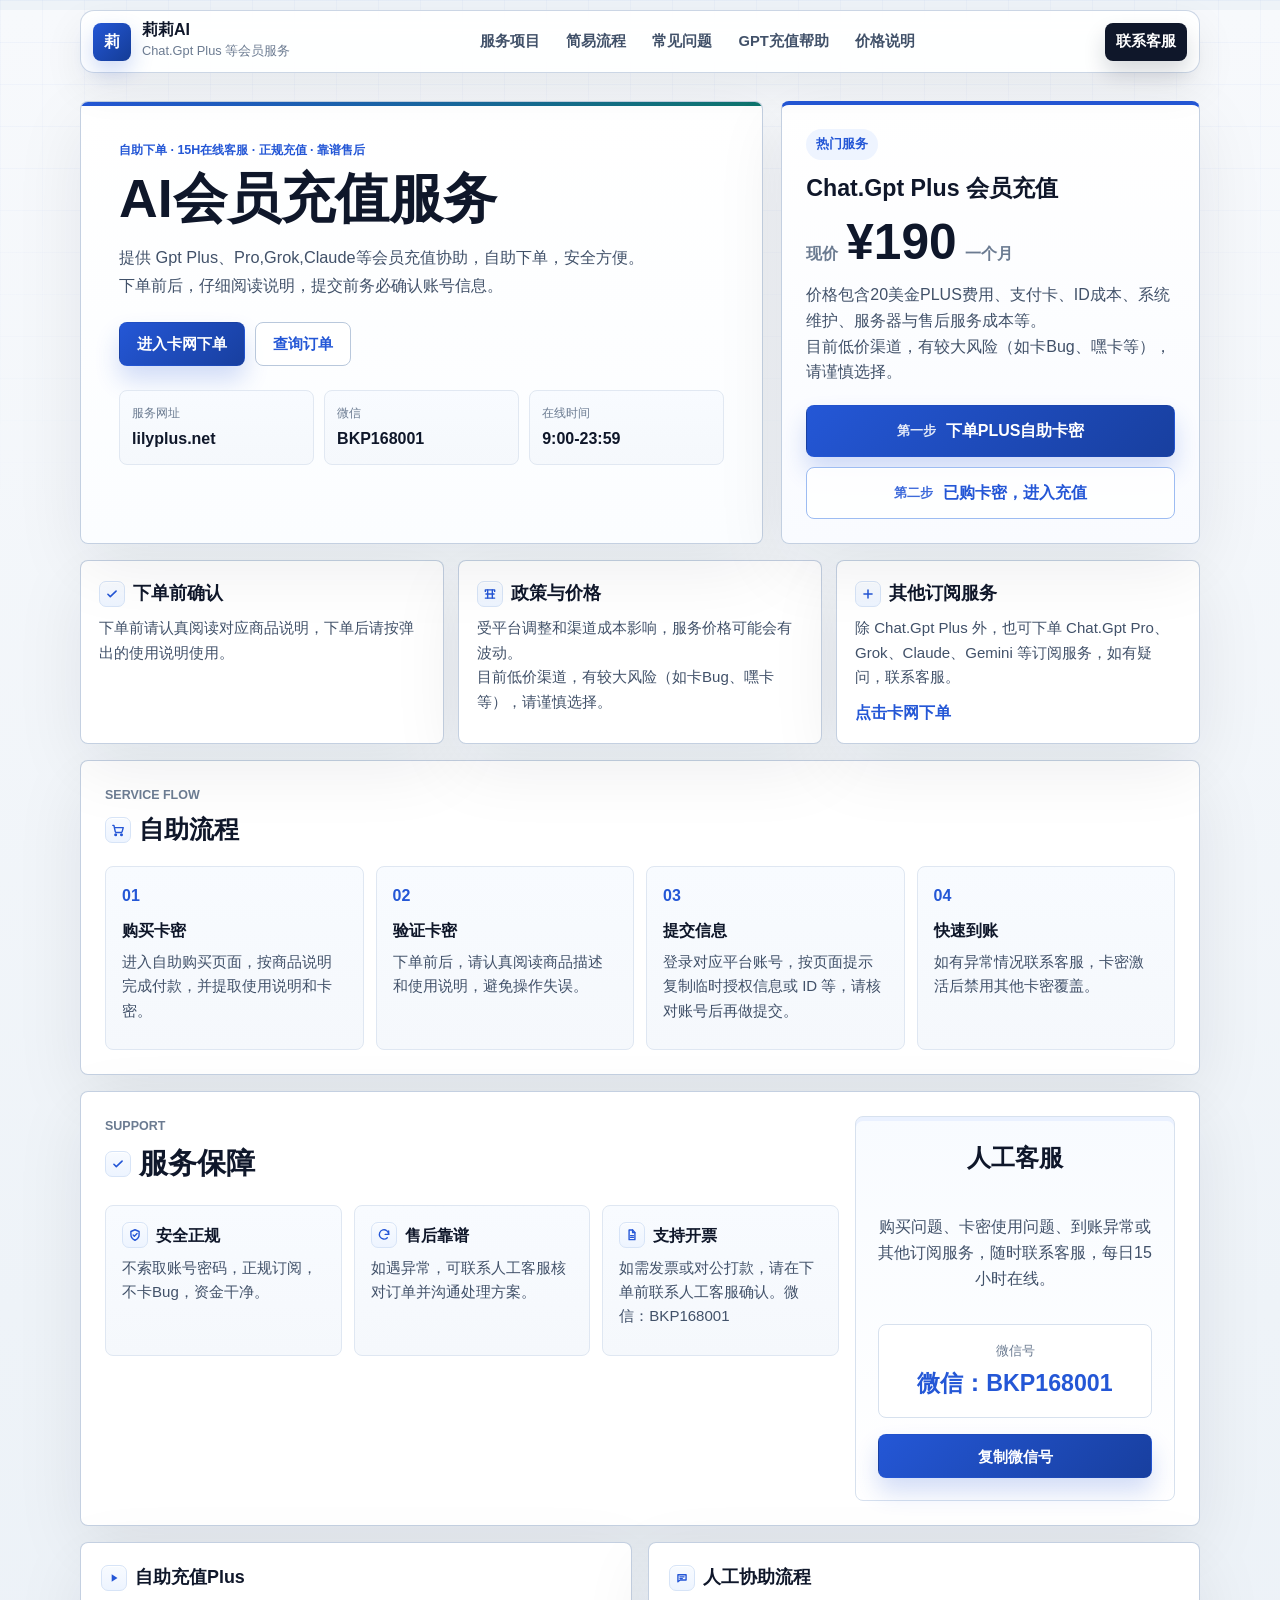
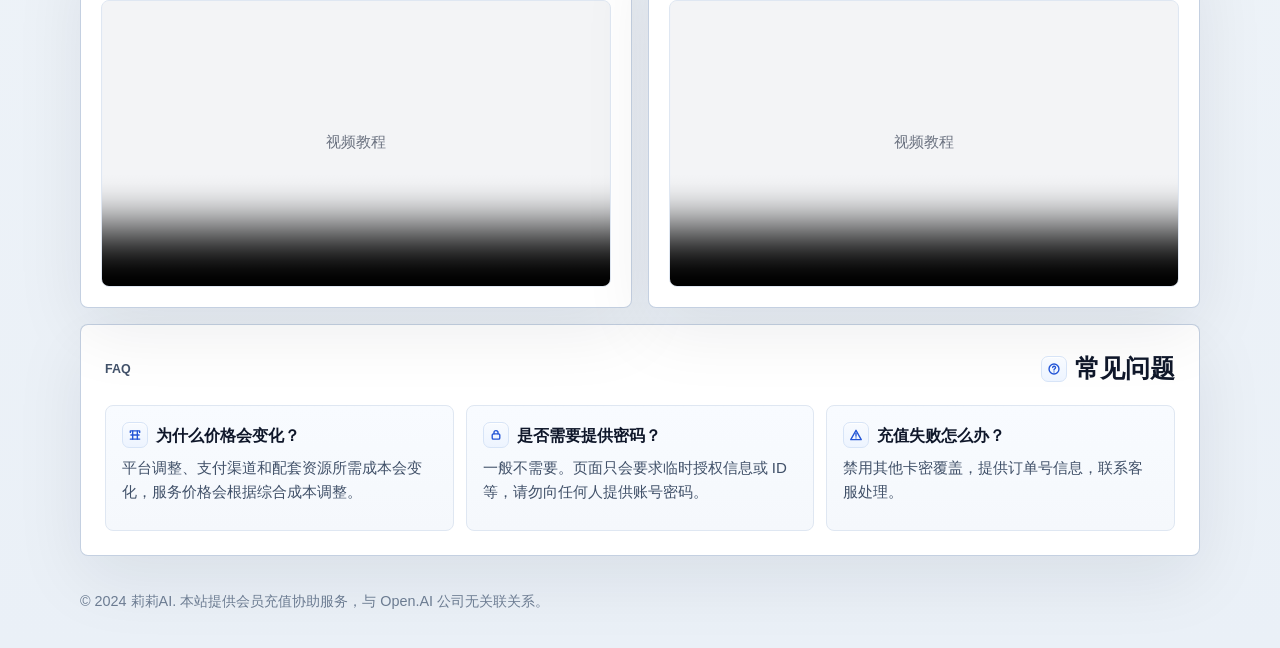
==== commit f003a392: "Update Lily site content and pricing" ====
--- a/00index.html
+++ b/00index.html
@@ -1,10 +1,10 @@
-<!DOCTYPE html>
+﻿<!DOCTYPE html>
 <html lang="zh-CN">
 <head>
   <meta charset="UTF-8">
   <meta name="viewport" content="width=device-width, initial-scale=1.0">
-  <title>Chat.Gpt Plus 等会员服务 | 文文AI</title>
-  <meta name="description" content="Chat.Gpt Plus 会员充值协助、自助购买指引与人工客服支持。服务网址 aivip.biz，联系方式 82765536。">
+  <title>Chat.Gpt Plus 等会员服务 | 莉莉AI</title>
+  <meta name="description" content="Chat.Gpt Plus 会员充值协助、自助购买指引与人工客服支持。服务网址 lilyplus.net，微信号 BKP168001。">
   <meta name="robots" content="noindex,nofollow,noarchive,nosnippet">
   <meta name="googlebot" content="noindex,nofollow,noarchive,nosnippet">
   <meta name="referrer" content="no-referrer">
@@ -12,10 +12,10 @@
 </head>
 <body class="clean-home">
   <header class="site-header">
-    <a class="brand" href="index.html" aria-label="文文AI 首页">
-      <span class="brand-mark">文</span>
+    <a class="brand" href="index.html" aria-label="莉莉AI 首页">
+      <span class="brand-mark">莉</span>
       <span>
-        <strong>文文AI</strong>
+        <strong>莉莉AI</strong>
         <small>Chat.Gpt Plus 等会员服务</small>
       </span>
     </a>
@@ -38,17 +38,17 @@
           提供 Gpt Plus、Pro,Grok,Claude等会员充值协助，自助下单，安全方便。下单前后，仔细阅读说明，提交前务必确认账号信息。
         </p>
         <div class="hero-actions">
-          <a class="btn btn-primary" href="https://fe.dtyuedan.cn/shop/gptplus" target="_blank" rel="noopener noreferrer nofollow">进入卡网下单</a>
+          <a class="btn btn-primary" href="https://fe.dtyuedan.cn/shop/lily" target="_blank" rel="noopener noreferrer nofollow">进入卡网下单</a>
           <a class="btn btn-secondary" href="https://fe.dtyuedan.cn/order" target="_blank" rel="noopener noreferrer nofollow" data-order-query>查询订单</a>
         </div>
         <dl class="hero-meta">
           <div>
             <dt>服务网址</dt>
-            <dd>aivip.biz</dd>
+            <dd>lilyplus.net</dd>
           </div>
           <div>
-            <dt>微信/QQ</dt>
-            <dd>82765536</dd>
+            <dt>微信</dt>
+            <dd>BKP168001</dd>
           </div>
           <div>
             <dt>在线时间</dt>
@@ -62,12 +62,12 @@
         <h2>Chat.Gpt Plus 会员充值</h2>
         <div class="price-row">
           <span>现价</span>
-          <strong>¥180</strong>
+          <strong>¥190</strong>
           <span>一个月</span>
         </div>
         <p>价格包含20美金PLUS费用、支付卡、ID成本、系统维护、服务器与售后服务成本等。<br>目前低价渠道，有较大风险（如卡Bug、嘿卡等），请谨慎选择。</p>
         <div class="order-actions">
-          <a class="btn btn-primary full step-button" href="https://fe.dtyuedan.cn/shop/gptplus" target="_blank" rel="noopener noreferrer nofollow"><span>第一步</span>下单PLUS自助卡密</a>
+          <a class="btn btn-primary full step-button" href="https://fe.dtyuedan.cn/shop/lily" target="_blank" rel="noopener noreferrer nofollow"><span>第一步</span>下单PLUS自助卡密</a>
           <a class="btn btn-secondary full step-button" href="5.html"><span>第二步</span>已购卡密，进入充值</a>
         </div>
       </aside>
@@ -85,7 +85,7 @@
       <article>
         <h2>其他订阅服务</h2>
         <p>除 Chat.Gpt Plus 外，也可下单 Chat.Gpt Pro、Grok、Claude、Gemini 等订阅服务，如有疑问，联系客服。</p>
-        <a href="https://fe.dtyuedan.cn/shop/gptplus" target="_blank" rel="noopener noreferrer nofollow">点击卡网下单</a>
+        <a href="https://fe.dtyuedan.cn/shop/lily" target="_blank" rel="noopener noreferrer nofollow">点击卡网下单</a>
       </article>
     </section>
 
@@ -135,7 +135,7 @@
           </article>
           <article>
             <h3>支持开票</h3>
-            <p>如需发票或对公打款，请在下单前联系人工客服确认。微信/QQ：82765536</p>
+            <p>如需发票或对公打款，请在下单前联系人工客服确认。微信：BKP168001</p>
           </article>
         </div>
       </div>
@@ -143,10 +143,10 @@
         <h2>人工客服</h2>
         <p>购买问题、卡密使用问题、到账异常或其他订阅服务，随时联系客服，每日15小时在线。</p>
         <div class="wechat-box">
-          <span>联系方式</span>
-          <strong>微信/QQ：82765536</strong>
-        </div>
-        <a class="btn btn-primary full" href="#" data-copy-contact="82765536">复制联系方式</a>
+          <span>微信号</span>
+          <strong>微信：BKP168001</strong>
+        </div>
+        <a class="btn btn-primary full" href="#" data-copy-contact="BKP168001">复制微信号</a>
       </aside>
     </section>
 
@@ -190,7 +190,7 @@
   <div class="order-query-modal" data-order-query-modal hidden role="dialog" aria-modal="true" aria-labelledby="orderQueryTitle">
     <div class="order-query-dialog">
       <h2 id="orderQueryTitle">查询订单</h2>
-      <p>忘记卡密或使用说明？使用 JR 开头的订单号或联系方式，可通过此处查询订单。</p>
+      <p>忘记卡密或使用说明？使用 JR 开头的订单号或微信号，可通过此处查询订单。</p>
       <div class="order-query-actions">
         <button type="button" data-order-cancel>取消</button>
         <button class="order-query-confirm" type="button" data-order-confirm>确认进入</button>
@@ -258,7 +258,7 @@
       copyButtons.forEach((button) => {
         button.addEventListener("click", async (event) => {
           event.preventDefault();
-          const text = button.dataset.copyContact || "82765536";
+          const text = button.dataset.copyContact || "BKP168001";
           try {
             if (navigator.clipboard && window.isSecureContext) {
               await navigator.clipboard.writeText(text);
@@ -276,8 +276,9 @@
   </script>
 
   <footer class="clean-footer">
-    <p>© 2024 文文AI. 本站提供会员充值协助服务，与 Open.AI 公司无关联关系。</p>
+    <p>© 2024 莉莉AI. 本站提供会员充值协助服务，与 Open.AI 公司无关联关系。</p>
   </footer>
   <script src="assets/contact-modal.js?v=20260531-contact-modal-v2"></script>
 </body>
 </html>
+
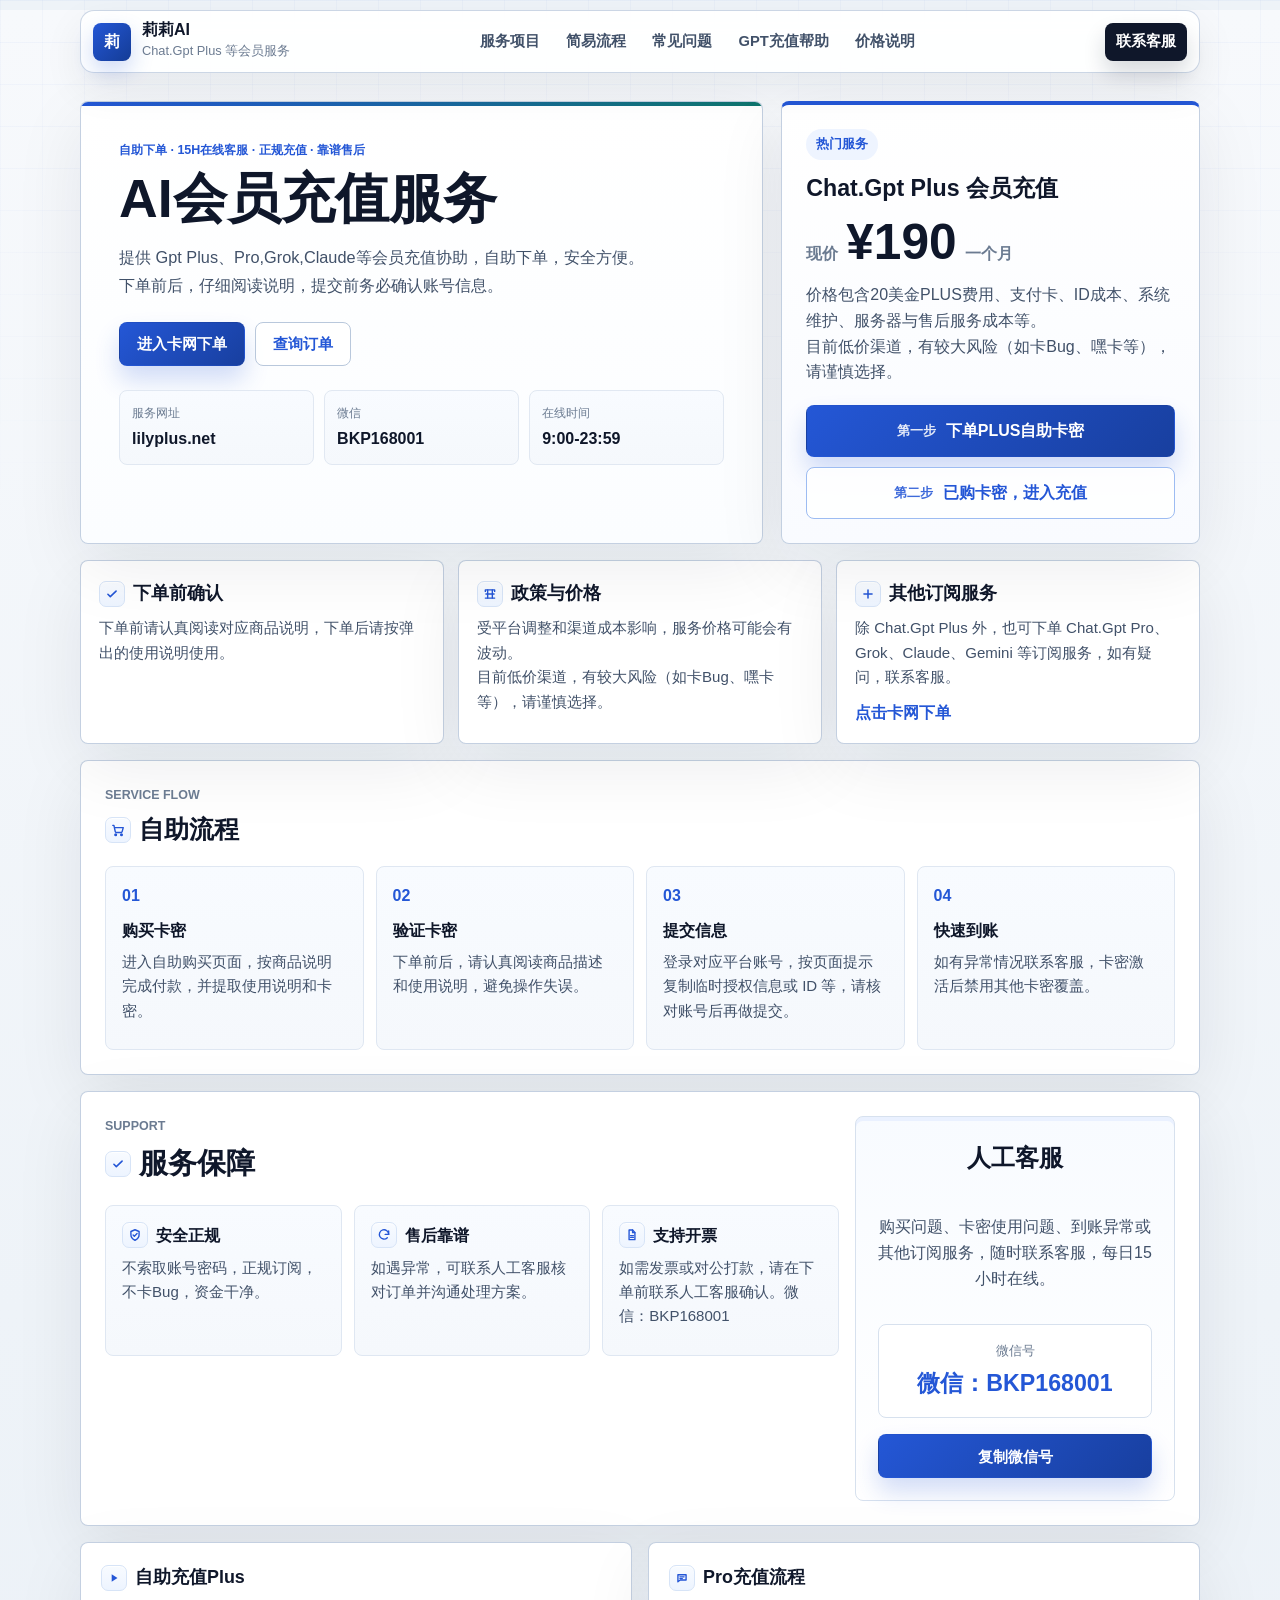
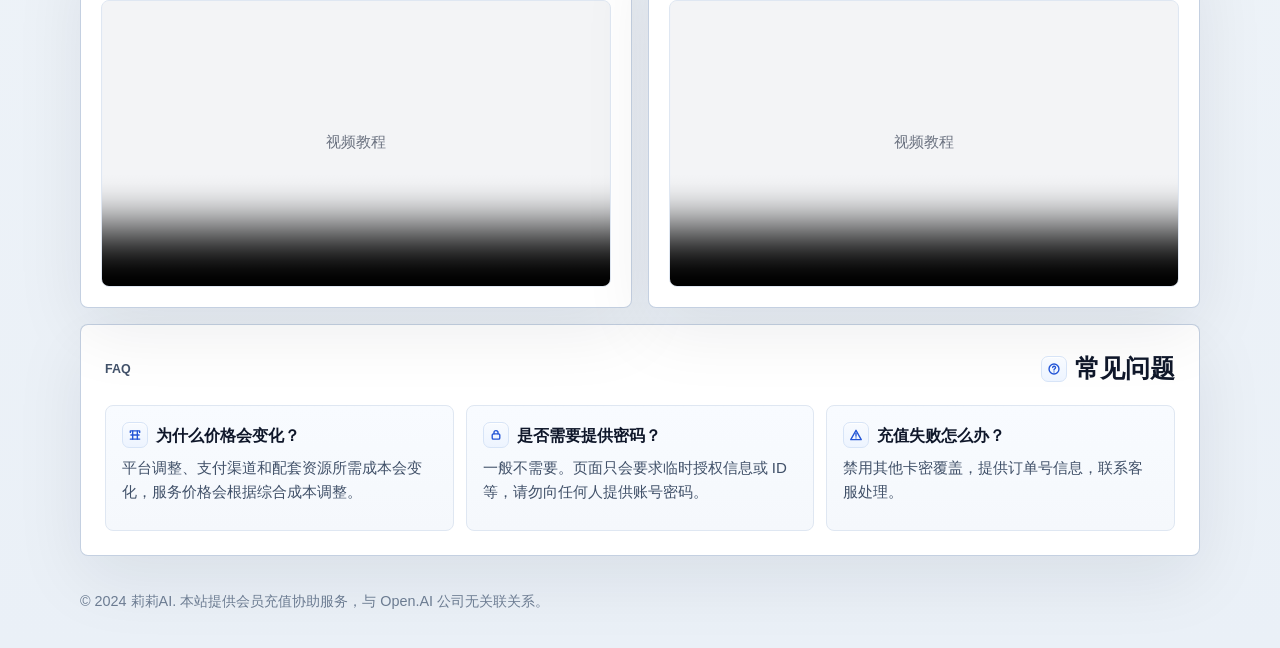
==== commit 5bc83ecd: "Update homepage Pro flow copy" ====
--- a/00index.html
+++ b/00index.html
@@ -158,8 +158,8 @@
         </video>
       </article>
       <article>
-        <h2>人工协助流程</h2>
-        <video controls title="人工协助流程操作视频" referrerpolicy="no-referrer" poster="data:image/svg+xml,%3Csvg xmlns='http://www.w3.org/2000/svg' viewBox='0 0 800 450'%3E%3Crect width='800' height='450' fill='%23f3f4f6'/%3E%3Ctext x='50%25' y='50%25' dominant-baseline='middle' text-anchor='middle' font-family='Inter' font-size='24' fill='%236b7280'%3E视频教程%3C/text%3E%3C/svg%3E">
+        <h2>Pro充值流程</h2>
+        <video controls title="Pro充值流程操作视频" referrerpolicy="no-referrer" poster="data:image/svg+xml,%3Csvg xmlns='http://www.w3.org/2000/svg' viewBox='0 0 800 450'%3E%3Crect width='800' height='450' fill='%23f3f4f6'/%3E%3Ctext x='50%25' y='50%25' dominant-baseline='middle' text-anchor='middle' font-family='Inter' font-size='24' fill='%236b7280'%3E视频教程%3C/text%3E%3C/svg%3E">
           <source src="https://cloud.video.taobao.com/vod/_Zd1yb1LTLKlWbXtnfvvm9AOchXv3KpqyvNXuIQI2ng.mp4" type="video/mp4">
         </video>
       </article>
